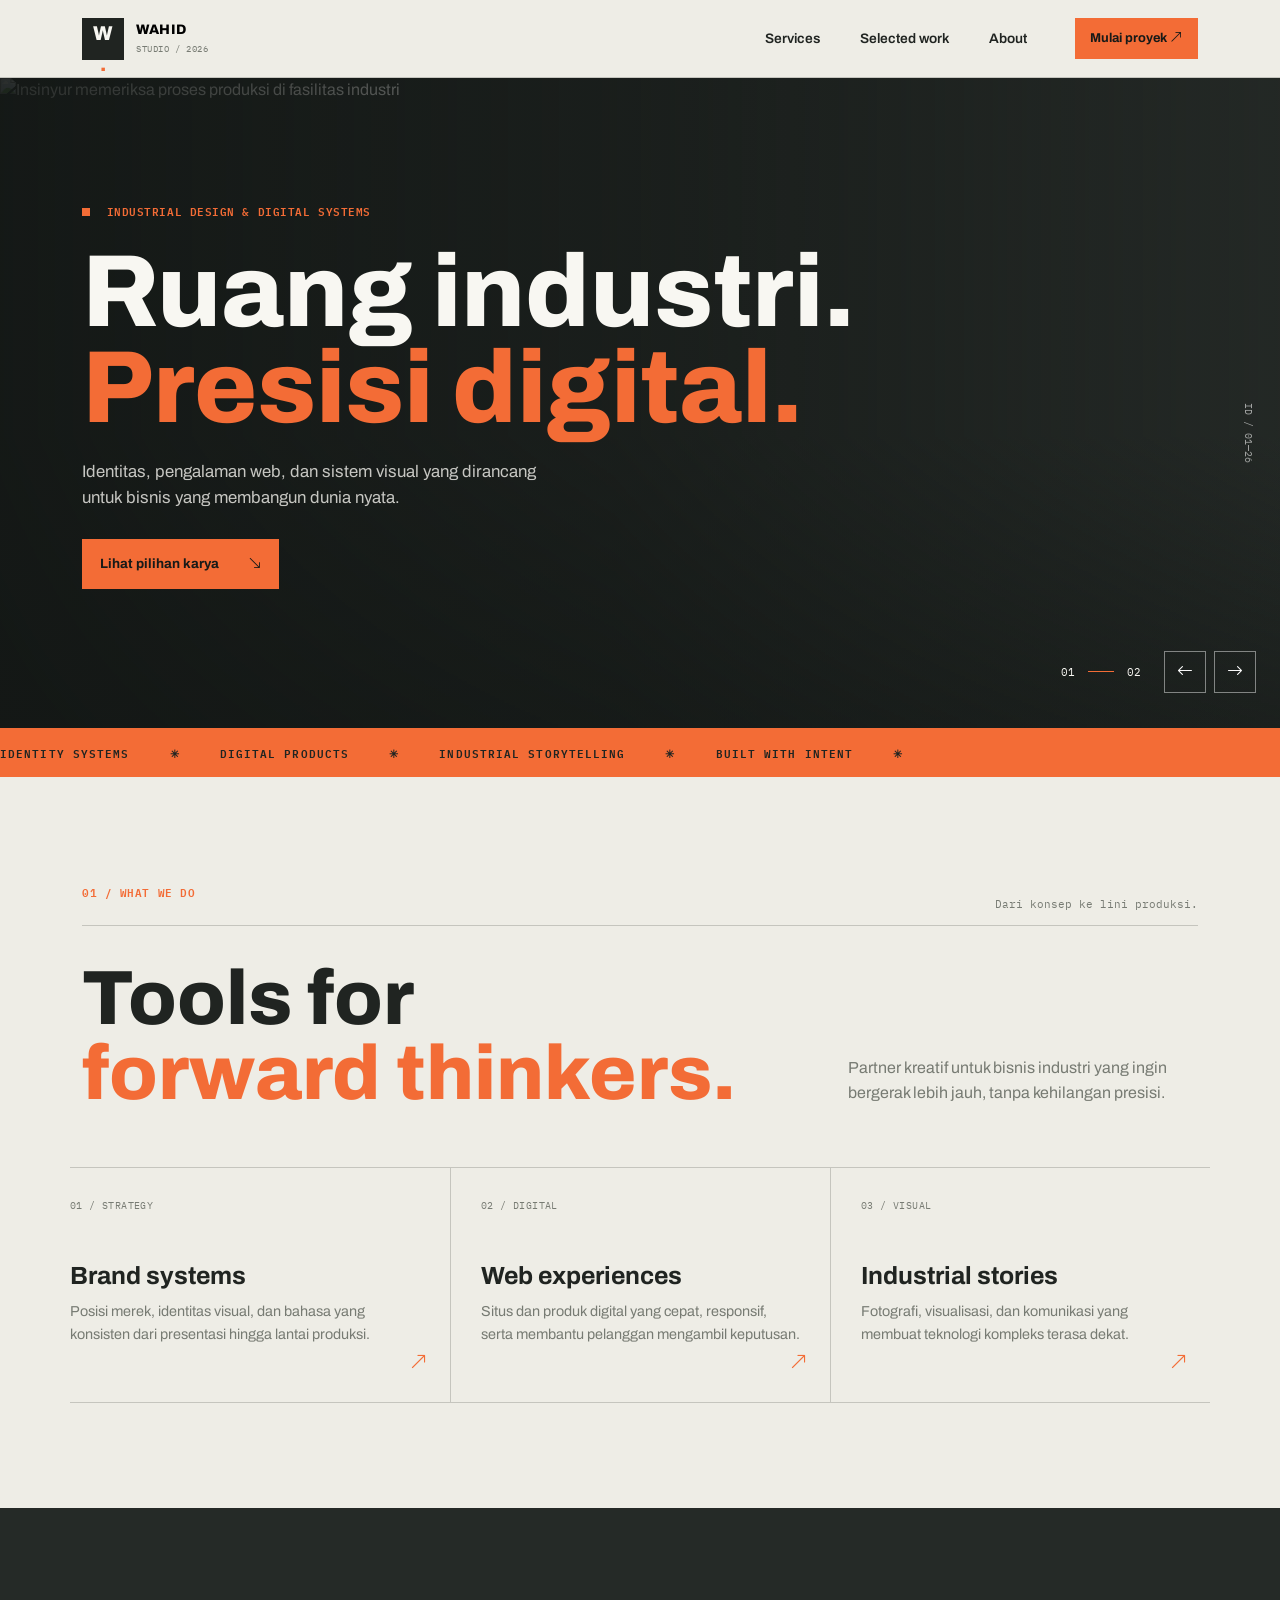
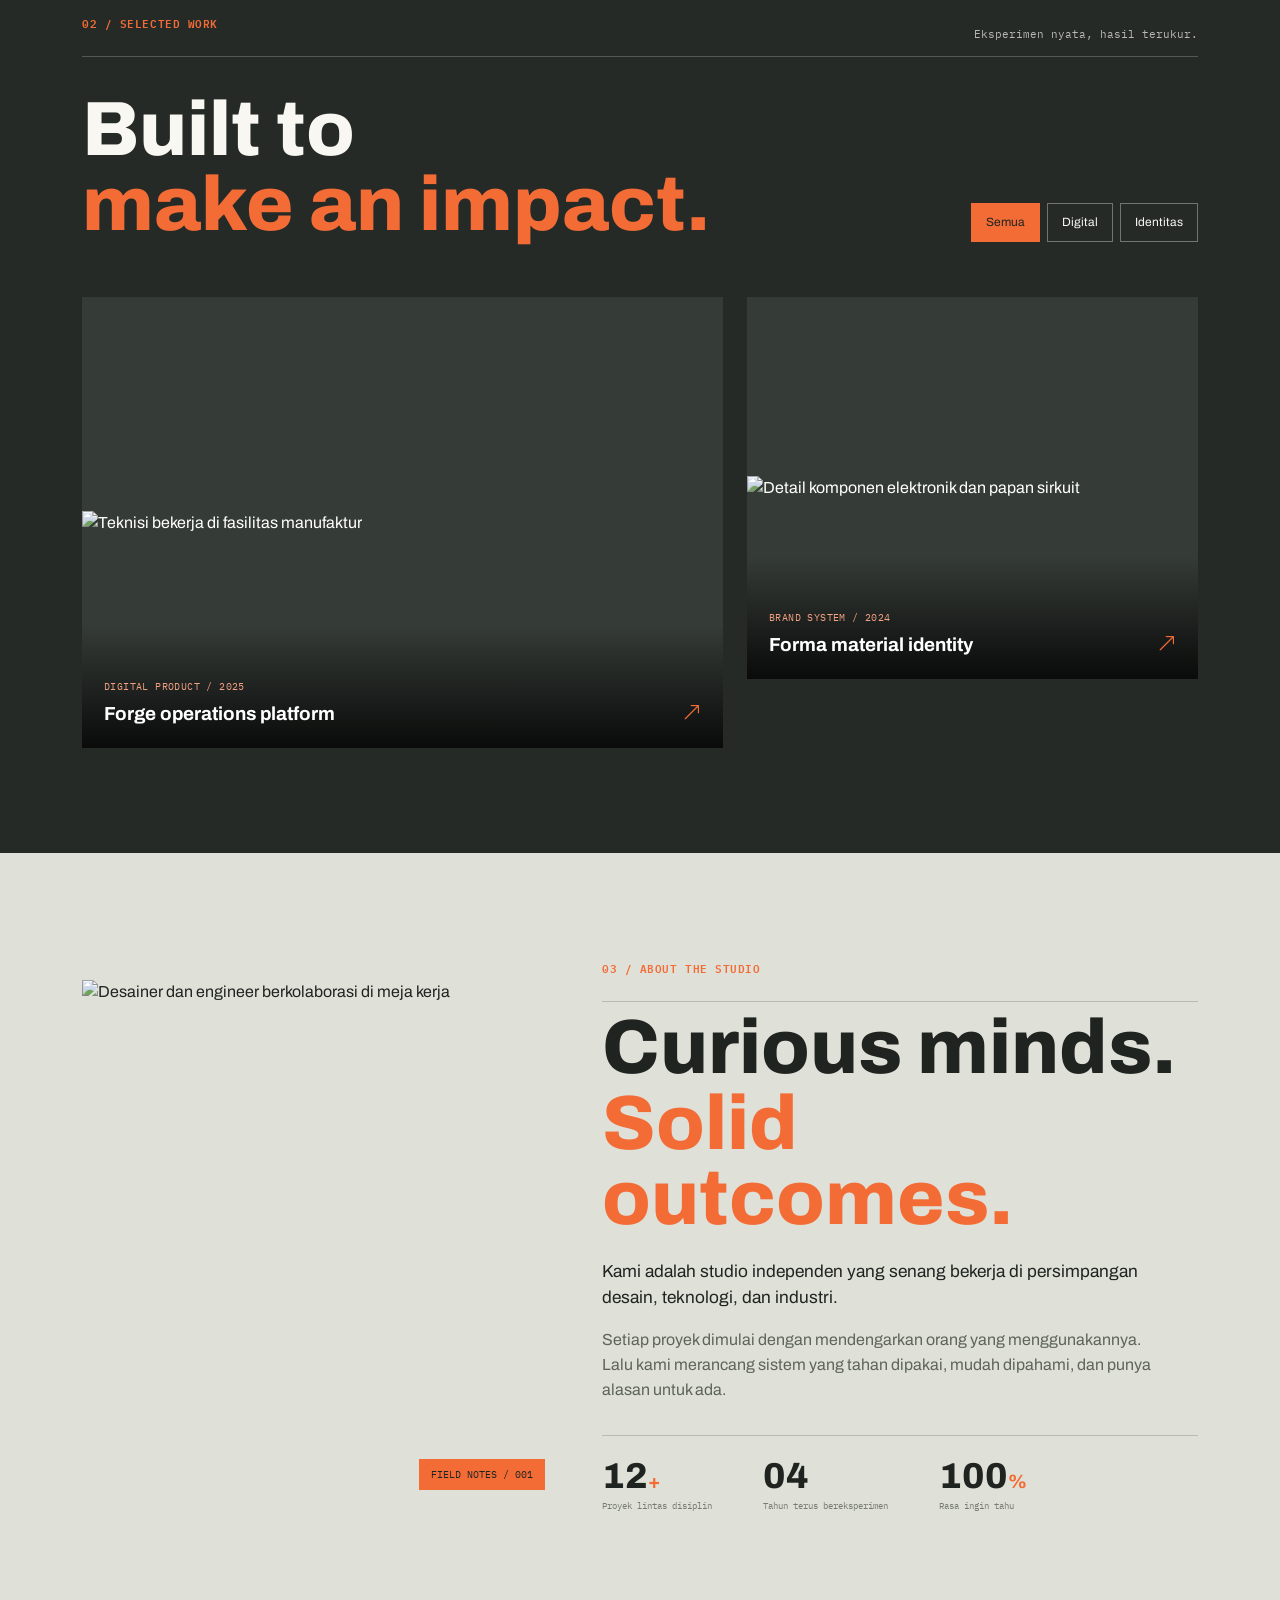
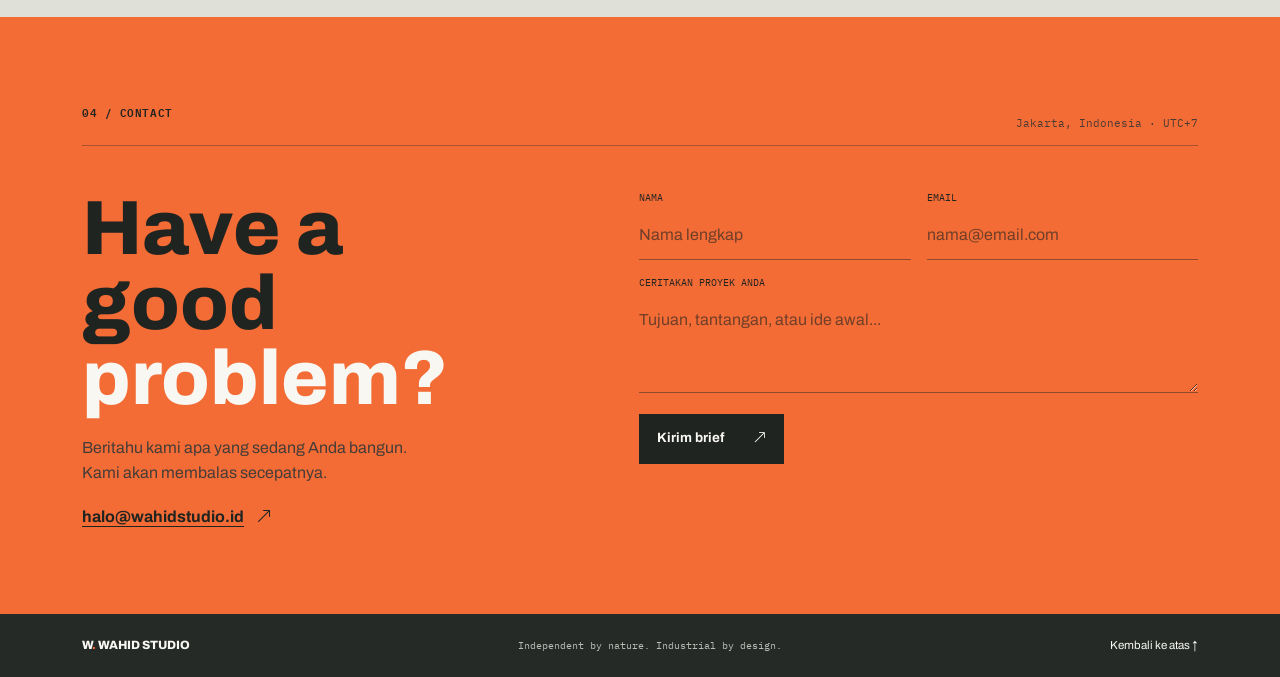
==== Project-Website/Index.html @ 3d9ba048 "Add files via upload" ====
<!doctype html>
<html lang="id">
<head>
	<meta charset="utf-8"><meta name="viewport" content="width=device-width, initial-scale=1">
	<meta name="description" content="Wahid Studio — desain digital dan sistem visual untuk dunia industri.">
	<title>Wahid Studio | Industrial Design & Digital Systems</title>
	<link rel="preconnect" href="https://fonts.googleapis.com"><link rel="preconnect" href="https://fonts.gstatic.com" crossorigin>
	<link href="https://fonts.googleapis.com/css2?family=Archivo:wght@400;500;600;700;800&family=IBM+Plex+Mono:wght@400;500;600&display=swap" rel="stylesheet">
	<link href="https://cdn.jsdelivr.net/npm/bootstrap@5.3.3/dist/css/bootstrap.min.css" rel="stylesheet">
	<link href="https://cdn.jsdelivr.net/npm/bootstrap-icons@1.11.3/font/bootstrap-icons.min.css" rel="stylesheet">
	<link rel="stylesheet" href="believe.css">
</head>
<body>
	<nav class="navbar navbar-expand-lg site-nav sticky-top" aria-label="Navigasi utama">
		<div class="container">
			<a class="navbar-brand" href="#home"><span class="brand-symbol">W<span>.</span></span><span class="brand-name">WAHID<span>STUDIO / 2026</span></span></a>
			<button class="navbar-toggler" type="button" data-bs-toggle="collapse" data-bs-target="#mainNav" aria-controls="mainNav" aria-expanded="false" aria-label="Buka navigasi"><span class="navbar-toggler-icon"></span></button>
			<div class="collapse navbar-collapse" id="mainNav"><div class="navbar-nav ms-auto align-items-lg-center">
				<a class="nav-link" href="#services">Services</a><a class="nav-link" href="#work">Selected work</a><a class="nav-link" href="#about">About</a>
				<a class="nav-cta" href="#contact">Mulai proyek <i class="bi bi-arrow-up-right" aria-hidden="true"></i></a>
			</div></div>
		</div>
	</nav>
	<main>
		<!-- Foto Unsplash menjadi aset awal; ganti URL dengan foto proyek Anda sendiri. -->
		<div id="home" class="carousel slide carousel-fade hero" data-bs-ride="carousel" data-bs-interval="6500">
			<div class="carousel-inner">
				<div class="carousel-item active"><img class="hero-image" src="https://images.unsplash.com/photo-1581092160562-40aa08e78837?auto=format&fit=crop&w=2200&q=88" alt="Insinyur memeriksa proses produksi di fasilitas industri" fetchpriority="high">
					<div class="hero-shade"></div><div class="container hero-content"><p class="eyebrow"><span></span> Industrial design & digital systems</p><h1>Ruang industri.<br><em>Presisi digital.</em></h1>
						<p>Identitas, pengalaman web, dan sistem visual yang dirancang untuk bisnis yang membangun dunia nyata.</p><a class="button-signal" href="#work">Lihat pilihan karya <i class="bi bi-arrow-down-right" aria-hidden="true"></i></a></div>
				</div>
				<div class="carousel-item"><img class="hero-image" src="https://images.unsplash.com/photo-1567789884554-0b844b597180?auto=format&fit=crop&w=2200&q=88" alt="Ruang produksi dengan mesin dan struktur baja" loading="lazy">
					<div class="hero-shade"></div><div class="container hero-content"><p class="eyebrow"><span></span> Built for the next shift</p><h2>Teknologi yang terasa<br><em>manusiawi.</em></h2>
						<p>Menerjemahkan kompleksitas operasional menjadi pengalaman yang jelas dan mudah digunakan.</p><a class="button-signal" href="#services">Jelajahi layanan <i class="bi bi-arrow-down-right" aria-hidden="true"></i></a></div>
				</div>
			</div>
			<div class="hero-controls"><span>01 <i></i> 02</span><button type="button" data-bs-target="#home" data-bs-slide="prev" aria-label="Slide sebelumnya"><i class="bi bi-arrow-left" aria-hidden="true"></i></button><button type="button" data-bs-target="#home" data-bs-slide="next" aria-label="Slide berikutnya"><i class="bi bi-arrow-right" aria-hidden="true"></i></button></div>
			<div class="hero-index">ID / 01—26</div>
		</div>
		<div class="ticker" aria-label="Bidang keahlian"><div>IDENTITY SYSTEMS <b>✳</b> DIGITAL PRODUCTS <b>✳</b> INDUSTRIAL STORYTELLING <b>✳</b> BUILT WITH INTENT <b>✳</b></div></div>
		<section id="services" class="section services-section"><div class="container">
			<div class="section-top"><p class="eyebrow">01 / What we do</p><span class="section-note">Dari konsep ke lini produksi.</span></div>
			<div class="section-title-row"><h2>Tools for<br><em>forward thinkers.</em></h2><p>Partner kreatif untuk bisnis industri yang ingin bergerak lebih jauh, tanpa kehilangan presisi.</p></div>
			<div class="row service-grid"><div class="col-md-4 service"><span>01 / STRATEGY</span><h3>Brand systems</h3><p>Posisi merek, identitas visual, dan bahasa yang konsisten dari presentasi hingga lantai produksi.</p><a href="#contact" aria-label="Tanyakan layanan brand systems"><i class="bi bi-arrow-up-right"></i></a></div>
				<div class="col-md-4 service"><span>02 / DIGITAL</span><h3>Web experiences</h3><p>Situs dan produk digital yang cepat, responsif, serta membantu pelanggan mengambil keputusan.</p><a href="#contact" aria-label="Tanyakan layanan web experiences"><i class="bi bi-arrow-up-right"></i></a></div>
				<div class="col-md-4 service"><span>03 / VISUAL</span><h3>Industrial stories</h3><p>Fotografi, visualisasi, dan komunikasi yang membuat teknologi kompleks terasa dekat.</p><a href="#contact" aria-label="Tanyakan layanan industrial stories"><i class="bi bi-arrow-up-right"></i></a></div></div>
		</div></section>
		<section id="work" class="section work-section"><div class="container">
			<div class="section-top"><p class="eyebrow">02 / Selected work</p><span class="section-note">Eksperimen nyata, hasil terukur.</span></div>
			<div class="work-heading"><h2>Built to<br><em>make an impact.</em></h2><div class="filter-list" role="group" aria-label="Filter proyek">
				<button class="filter-btn active" type="button" data-filter="all" aria-pressed="true">Semua</button><button class="filter-btn" type="button" data-filter="digital" aria-pressed="false">Digital</button><button class="filter-btn" type="button" data-filter="identity" aria-pressed="false">Identitas</button></div></div>
			<div class="row g-4 project-grid"><div class="col-md-7 project-item" data-category="digital"><button class="project-card" data-bs-toggle="modal" data-bs-target="#projectModal" data-title="Forge / Operations platform" data-description="Dashboard operasional untuk menghubungkan tim, jadwal produksi, dan data lapangan dalam satu alur yang jelas.">
				<img src="https://images.unsplash.com/photo-1581092160607-ee22621dd758?auto=format&fit=crop&w=1200&q=82" alt="Teknisi bekerja di fasilitas manufaktur" loading="lazy"><span class="project-caption"><span><small>DIGITAL PRODUCT / 2025</small><strong>Forge operations platform</strong></span><i class="bi bi-arrow-up-right"></i></span></button></div>
				<div class="col-md-5 project-item" data-category="identity"><button class="project-card" data-bs-toggle="modal" data-bs-target="#projectModal" data-title="Forma / Material identity" data-description="Sistem identitas dan katalog digital untuk pemasok material arsitektur dengan fokus pada asal-usul bahan.">
				<img src="https://images.unsplash.com/photo-1518770660439-4636190af475?auto=format&fit=crop&w=1000&q=82" alt="Detail komponen elektronik dan papan sirkuit" loading="lazy"><span class="project-caption"><span><small>BRAND SYSTEM / 2024</small><strong>Forma material identity</strong></span><i class="bi bi-arrow-up-right"></i></span></button></div></div>
		</div></section>
		<section id="about" class="section about-section"><div class="container"><div class="row g-4 align-items-center">
			<div class="col-lg-5 about-visual"><img src="https://images.unsplash.com/photo-1581091226825-a6a2a5aee158?auto=format&fit=crop&w=1000&q=82" alt="Desainer dan engineer berkolaborasi di meja kerja" loading="lazy"><span>FIELD NOTES / 001</span></div>
			<div class="col-lg-7 about-copy"><div class="section-top"><p class="eyebrow">03 / About the studio</p></div><h2>Curious minds.<br><em>Solid outcomes.</em></h2><p class="about-lead">Kami adalah studio independen yang senang bekerja di persimpangan desain, teknologi, dan industri.</p>
				<p>Setiap proyek dimulai dengan mendengarkan orang yang menggunakannya. Lalu kami merancang sistem yang tahan dipakai, mudah dipahami, dan punya alasan untuk ada.</p>
				<div class="metrics"><div><strong>12<span>+</span></strong><small>Proyek lintas disiplin</small></div><div><strong>04</strong><small>Tahun terus bereksperimen</small></div><div><strong>100<span>%</span></strong><small>Rasa ingin tahu</small></div></div></div>
		</div></div></section>
		<section id="contact" class="contact-section"><div class="container"><div class="section-top"><p class="eyebrow">04 / Contact</p><span class="section-note">Jakarta, Indonesia · UTC+7</span></div>
			<div class="contact-layout"><div><h2>Have a good<br><em>problem?</em></h2><p>Beritahu kami apa yang sedang Anda bangun. Kami akan membalas secepatnya.</p><a class="contact-email" href="mailto:halo@wahidstudio.id">halo@wahidstudio.id <i class="bi bi-arrow-up-right"></i></a></div>
				<form id="contactForm" data-recipient="halo@wahidstudio.id"><div class="row g-3"><div class="col-sm-6"><label for="name">Nama</label><input id="name" name="name" class="form-control" placeholder="Nama lengkap" required></div>
					<div class="col-sm-6"><label for="email">Email</label><input id="email" name="email" type="email" class="form-control" placeholder="nama@email.com" required></div>
					<div class="col-12"><label for="message">Ceritakan proyek Anda</label><textarea id="message" name="message" class="form-control" rows="3" placeholder="Tujuan, tantangan, atau ide awal..." required></textarea></div>
					<div class="col-12 d-flex align-items-center gap-3"><button class="button-signal" type="submit">Kirim brief <i class="bi bi-arrow-up-right"></i></button><span id="formStatus" role="status" aria-live="polite"></span></div></div></form>
			</div></div></section>
	</main>
	<footer class="site-footer"><div class="container"><a class="footer-brand" href="#home">W<span>.</span> WAHID STUDIO</a><span>Independent by nature. Industrial by design.</span><a href="#home">Kembali ke atas ↑</a></div></footer>
	<div class="modal fade" id="projectModal" tabindex="-1" aria-labelledby="modalTitle" aria-hidden="true"><div class="modal-dialog modal-dialog-centered"><div class="modal-content"><div class="modal-header"><p class="eyebrow">PROJECT NOTES</p><button type="button" class="btn-close" data-bs-dismiss="modal" aria-label="Tutup"></button></div><div class="modal-body"><h2 id="modalTitle"></h2><p id="modalDescription"></p></div></div></div></div>
	<script src="https://cdn.jsdelivr.net/npm/bootstrap@5.3.3/dist/js/bootstrap.bundle.min.js"></script>
	<script>
		// Filter karya dan isi modal dari metadata pada kartu yang dipilih.
		document.querySelectorAll('.filter-btn').forEach(button => button.addEventListener('click', () => {
			document.querySelectorAll('.filter-btn').forEach(item => { item.classList.remove('active'); item.setAttribute('aria-pressed', 'false'); });
			button.classList.add('active'); button.setAttribute('aria-pressed', 'true');
			document.querySelectorAll('.project-item').forEach(card => card.hidden = button.dataset.filter !== 'all' && card.dataset.category !== button.dataset.filter);
		}));
		document.querySelectorAll('.project-card').forEach(card => card.addEventListener('click', () => {
			document.querySelector('#modalTitle').textContent = card.dataset.title;
			document.querySelector('#modalDescription').textContent = card.dataset.description;
		}));
		// Siapkan email dengan isi form; ganti alamat penerima dengan alamat Anda.
		document.querySelector('#contactForm').addEventListener('submit', event => {
			event.preventDefault(); const form = event.currentTarget; const values = new FormData(form);
			const subject = encodeURIComponent(`Brief proyek dari ${values.get('name')}`);
			const body = encodeURIComponent(`Nama: ${values.get('name')}\nEmail: ${values.get('email')}\n\n${values.get('message')}`);
			document.querySelector('#formStatus').textContent = 'Draft email disiapkan di aplikasi email Anda.';
			window.location.href = `mailto:${form.dataset.recipient}?subject=${subject}&body=${body}`;
		});
	</script>
</body>
</html>
---- Project-Website/believe.css ----
:root { --ink: #202421; --graphite: #252a27; --paper: #eeede6; --white: #f8f7f2; --muted: #777b73; --orange: #f36c36; --line: rgba(32,36,33,.2); --mono: "IBM Plex Mono", monospace; }
html { scroll-behavior: smooth; scroll-padding-top: 82px; }
body { margin: 0; color: var(--ink); background: var(--paper); font-family: "Archivo", sans-serif; line-height: 1.55; }
button, input, textarea { font: inherit; }
a { color: inherit; }
.site-nav { min-height: 78px; background: var(--paper); border-bottom: 1px solid var(--line); }
.navbar-brand { display: flex; align-items: center; gap: 12px; margin: 0; }
.brand-symbol { display: grid; width: 42px; height: 42px; place-items: center; background: var(--ink); color: var(--white); font-weight: 800; font-size: 1.25rem; }
.brand-symbol span, .footer-brand span { color: var(--orange); }
.brand-name { font-size: .86rem; font-weight: 800; line-height: 1.1; letter-spacing: .04em; }
.brand-name span { display: block; margin-top: 5px; color: var(--muted); font: .57rem var(--mono); }
.navbar-nav { gap: 1.5rem; }
.navbar-nav .nav-link { color: var(--ink); font-size: .86rem; font-weight: 600; }
.navbar-nav .nav-link:hover { color: var(--orange); }
.nav-cta { margin-left: 1rem; padding: 11px 15px; background: var(--orange); color: #171a18; font-size: .8rem; font-weight: 700; text-decoration: none; }
.nav-cta:hover, .button-signal:hover { background: var(--white); color: var(--ink); }
.navbar-toggler { border-color: var(--line); border-radius: 0; }
.hero { min-height: 650px; overflow: hidden; background: var(--graphite); color: var(--white); }
.hero .carousel-inner, .hero .carousel-item { min-height: 650px; }
.hero-image, .hero-shade { position: absolute; inset: 0; width: 100%; height: 100%; }
.hero-image { object-fit: cover; object-position: center 48%; filter: saturate(.62); animation: image-enter 1.2s ease-out both; }
.hero-shade { background: linear-gradient(90deg, rgba(19,23,21,.9) 0%, rgba(19,23,21,.62) 48%, rgba(19,23,21,.08) 100%), linear-gradient(0deg, rgba(19,23,21,.48), transparent 45%); }
.hero-content { position: relative; z-index: 1; display: flex; min-height: 650px; flex-direction: column; align-items: flex-start; justify-content: center; padding-top: 5rem; padding-bottom: 6rem; }
.eyebrow { margin: 0 0 1.5rem; color: var(--orange); font: 600 .69rem var(--mono); letter-spacing: .05em; text-transform: uppercase; }
.eyebrow span { display: inline-block; width: 8px; height: 8px; margin-right: 9px; background: var(--orange); }
.hero h1, .hero h2 { max-width: 850px; margin: 0; font-size: clamp(3.4rem, 8vw, 7.5rem); font-weight: 800; line-height: .94; }
.hero h1 em, .hero h2 em, .section-title-row h2 em, .work-heading h2 em, .about-copy h2 em, .contact-layout h2 em { color: var(--orange); font-style: normal; }
.hero-content > p:not(.eyebrow) { max-width: 490px; margin: 1.4rem 0 1.8rem; color: rgba(248,247,242,.78); font-size: 1.05rem; }
.button-signal { display: inline-flex; min-height: 50px; align-items: center; gap: 1.8rem; padding: 0 18px; border: 0; background: var(--orange); color: #171a18; font-size: .84rem; font-weight: 700; text-decoration: none; transition: background .2s ease, color .2s ease; }
.hero-controls { position: absolute; z-index: 2; right: max(calc((100vw - 1320px)/2), 24px); bottom: 35px; display: flex; align-items: center; gap: 8px; }
.hero-controls span { margin-right: 15px; font: .68rem var(--mono); }
.hero-controls span i { display: inline-block; width: 26px; height: 1px; margin: 0 6px 4px; background: var(--orange); }
.hero-controls button { width: 42px; height: 42px; border: 1px solid rgba(255,255,255,.45); background: transparent; color: white; }
.hero-controls button:hover { background: var(--orange); border-color: var(--orange); color: var(--ink); }
.hero-index { position: absolute; top: 50%; right: 25px; color: rgba(255,255,255,.65); font: .6rem var(--mono); writing-mode: vertical-rl; }
.ticker { overflow: hidden; padding: 15px 0; background: var(--orange); white-space: nowrap; }
.ticker div { width: max-content; animation: ticker-scroll 28s linear infinite; font: 600 .68rem var(--mono); letter-spacing: .1em; }
.ticker b { margin: 0 2rem; }
.section { padding: 105px 0; }
.services-section { background: var(--paper); }
.section-top { display: flex; justify-content: space-between; align-items: center; border-bottom: 1px solid var(--line); }
.section-note { color: var(--muted); font: .66rem var(--mono); }
.section-title-row, .work-heading { display: flex; justify-content: space-between; align-items: flex-end; gap: 2rem; padding: 35px 0 55px; }
.section-title-row h2, .work-heading h2, .about-copy h2, .contact-layout h2 { margin: 0; font-size: clamp(2.8rem, 6vw, 5.5rem); font-weight: 800; line-height: .98; }
.section-title-row > p { max-width: 350px; margin: 0 0 6px; color: var(--muted); }
.service-grid { border-top: 1px solid var(--line); }
.service { position: relative; min-height: 235px; padding: 24px 30px 28px 0; border-bottom: 1px solid var(--line); }
.service + .service { padding-left: 30px; border-left: 1px solid var(--line); }
.service > span, .project-caption small { color: var(--muted); font: .62rem var(--mono); letter-spacing: .04em; }
.service h3 { margin: 2.8rem 0 .6rem; font-size: 1.55rem; font-weight: 700; }
.service p { max-width: 330px; color: var(--muted); font-size: .9rem; }
.service > a { position: absolute; right: 22px; bottom: 25px; color: var(--orange); font-size: 1.1rem; }
.work-section { background: var(--graphite); color: var(--white); }
.work-section .section-top { border-color: rgba(255,255,255,.22); }
.work-section .section-note { color: #b7b9b2; }
.work-heading { align-items: flex-end; }
.filter-list { display: flex; flex-wrap: wrap; gap: 7px; }
.filter-btn { padding: 9px 14px; border: 1px solid rgba(255,255,255,.35); background: transparent; color: var(--white); font-size: .75rem; }
.filter-btn:hover, .filter-btn.active { border-color: var(--orange); background: var(--orange); color: var(--ink); }
.project-item[hidden] { display: none !important; }
.project-card { position: relative; display: block; width: 100%; aspect-ratio: 1.18; overflow: hidden; padding: 0; border: 0; background: #353b37; color: white; text-align: left; }
.project-item:first-child .project-card { aspect-ratio: 1.42; }
.project-card img { width: 100%; height: 100%; object-fit: cover; filter: saturate(.55); transition: transform .6s cubic-bezier(.2,.7,.2,1), filter .4s; }
.project-card:hover img, .project-card:focus-visible img { transform: scale(1.04); filter: saturate(.9); }
.project-caption { position: absolute; inset: auto 0 0; display: flex; align-items: flex-end; justify-content: space-between; padding: 55px 22px 20px; background: linear-gradient(transparent, rgba(0,0,0,.82)); }
.project-caption span { display: grid; gap: 6px; }
.project-caption small { color: #f3a181; }
.project-caption strong { font-size: 1.18rem; }
.project-caption > i { color: var(--orange); font-size: 1.2rem; }
.about-section { background: #dfe1d8; }
.about-visual { position: relative; }
.about-visual img { display: block; width: 100%; height: 510px; object-fit: cover; filter: saturate(.65); }
.about-visual span { position: absolute; right: 0; bottom: 0; padding: 9px 12px; background: var(--orange); font: .6rem var(--mono); }
.about-copy { padding-left: 5%; }
.about-copy h2 { margin: .5rem 0 1.4rem; }
.about-copy > p:not(.eyebrow) { max-width: 550px; color: #5e645c; }
.about-copy .about-lead { color: var(--ink) !important; font-size: 1.08rem; }
.metrics { display: flex; gap: clamp(18px, 4vw, 55px); margin-top: 2rem; padding-top: 1.4rem; border-top: 1px solid var(--line); }
.metrics div { display: grid; gap: 5px; }
.metrics strong { font-size: 2.25rem; font-weight: 800; line-height: 1; }
.metrics strong span { color: var(--orange); font-size: 1.2rem; }
.metrics small { color: var(--muted); font: .59rem var(--mono); }
.contact-section { padding: 85px 0; background: var(--orange); }
.contact-section .eyebrow { color: var(--ink); }
.contact-section .section-top { border-color: rgba(32,36,33,.35); }
.contact-section .section-note { color: #4b3b32; }
.contact-layout { display: grid; grid-template-columns: .9fr 1.1fr; gap: 9%; padding-top: 45px; }
.contact-layout h2 em { color: var(--white); }
.contact-layout > div > p { max-width: 330px; margin: 1.2rem 0; color: #463d37; }
.contact-email { display: inline-flex; gap: 12px; font-weight: 700; text-decoration-thickness: 1px; text-underline-offset: 4px; }
.contact-layout form label { display: block; margin: 0 0 7px; font: .63rem var(--mono); text-transform: uppercase; }
.contact-layout .form-control { padding: 12px 0; border: 0; border-bottom: 1px solid rgba(32,36,33,.48); border-radius: 0; background: transparent; color: var(--ink); }
.contact-layout .form-control:focus { border-color: var(--ink); box-shadow: 0 2px 0 var(--ink); }
.contact-layout .form-control::placeholder { color: rgba(32,36,33,.62); }
.contact-layout .button-signal { margin-top: 5px; background: var(--ink); color: var(--white); }
.contact-layout .button-signal:hover { background: var(--white); color: var(--ink); }
#formStatus { max-width: 230px; font-size: .72rem; }
.site-footer { padding: 22px 0; background: var(--graphite); color: var(--white); }
.site-footer .container { display: flex; justify-content: space-between; align-items: center; gap: 1rem; }
.footer-brand { font-size: .75rem; font-weight: 800; text-decoration: none; }
.site-footer span:not(.footer-brand span) { color: #b9bbb5; font: .6rem var(--mono); }
.site-footer .container > a:last-child { color: var(--white); font-size: .72rem; text-decoration: none; }
.modal-content { border: 0; border-radius: 0; background: var(--paper); }
.modal-header { align-items: flex-start; border: 0; padding: 24px 24px 0; }
.modal-header .eyebrow { margin: 0; }
.modal-body { padding: 20px 24px 32px; }
.modal-body h2 { font-weight: 800; }
.modal-body p { max-width: 540px; color: var(--muted); }
@keyframes image-enter { from { transform: scale(1.04); } to { transform: scale(1); } }
@keyframes ticker-scroll { to { transform: translateX(-40%); } }
@media (max-width: 767.98px) {
	.site-nav { min-height: 68px; }
	.navbar-nav { align-items: stretch !important; gap: .2rem; padding: 15px 0; }
	.nav-cta { align-self: flex-start; margin: 8px 0 0; }
	.hero, .hero .carousel-inner, .hero .carousel-item, .hero-content { min-height: 600px; }
	.hero-content { padding: 5rem 38px 6rem; }
	.hero h1, .hero h2 { font-size: clamp(3rem, 13vw, 5.4rem); }
	.hero-image { object-position: 58% center; }
	.hero-controls { right: 20px; bottom: 20px; }
	.hero-index { right: 10px; }
	.section { padding: 70px 0; }
	.section-note { max-width: 45%; text-align: right; }
	.section-title-row, .work-heading { align-items: flex-start; flex-direction: column; padding: 28px 0 36px; }
	.section-title-row > p { max-width: 420px; }
	.service { min-height: 190px; padding: 22px 0; }
	.service + .service { padding-left: 0; border-left: 0; }
	.service h3 { margin-top: 1.7rem; }
	.project-item:first-child .project-card, .project-card { aspect-ratio: 1.2; }
	.about-visual img { height: 360px; }
	.about-copy { padding-left: 12px; }
	.metrics { justify-content: space-between; gap: 10px; }
	.metrics strong { font-size: 1.8rem; }
	.metrics small { max-width: 100px; font-size: .52rem; }
	.contact-layout { grid-template-columns: 1fr; gap: 40px; }
	.site-footer .container { align-items: flex-start; flex-direction: column; }
}
@media (prefers-reduced-motion: reduce) {
	*, *::before, *::after { scroll-behavior: auto !important; animation-duration: .01ms !important; animation-iteration-count: 1 !important; transition-duration: .01ms !important; }
}
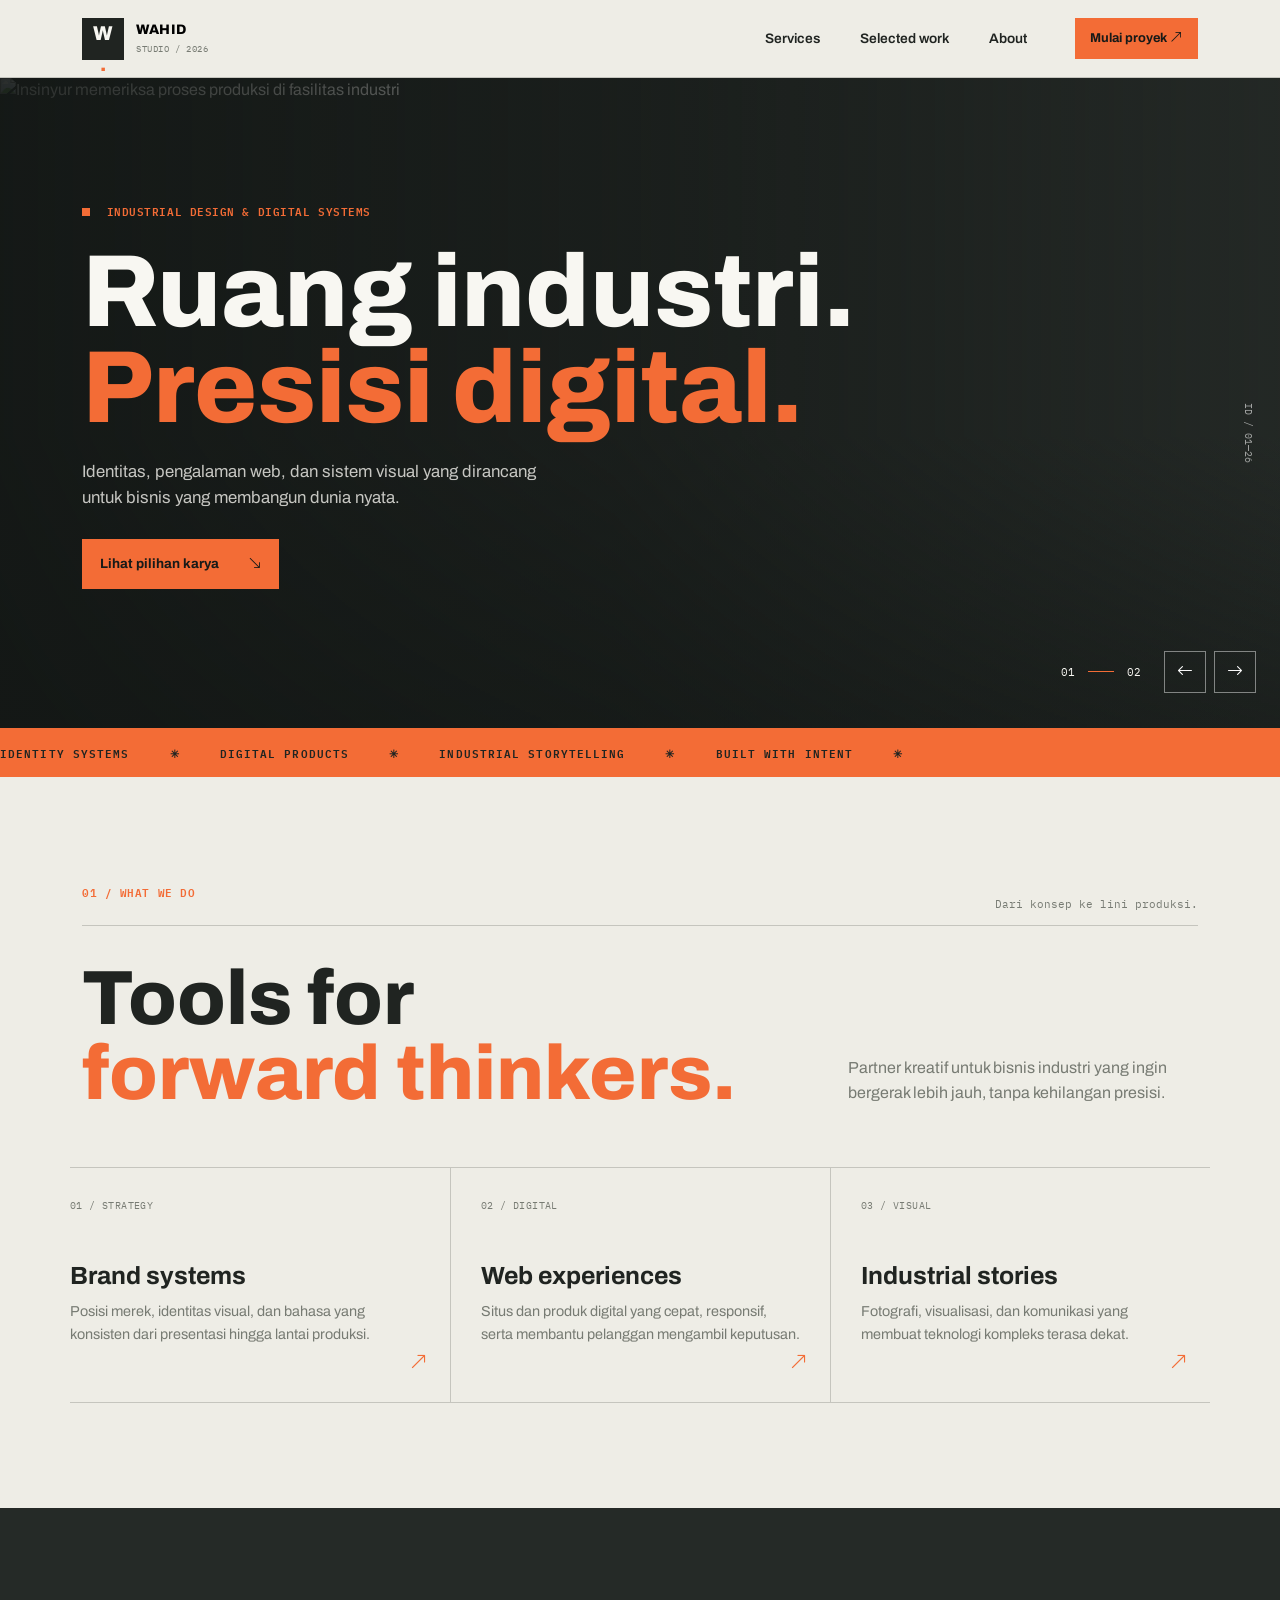
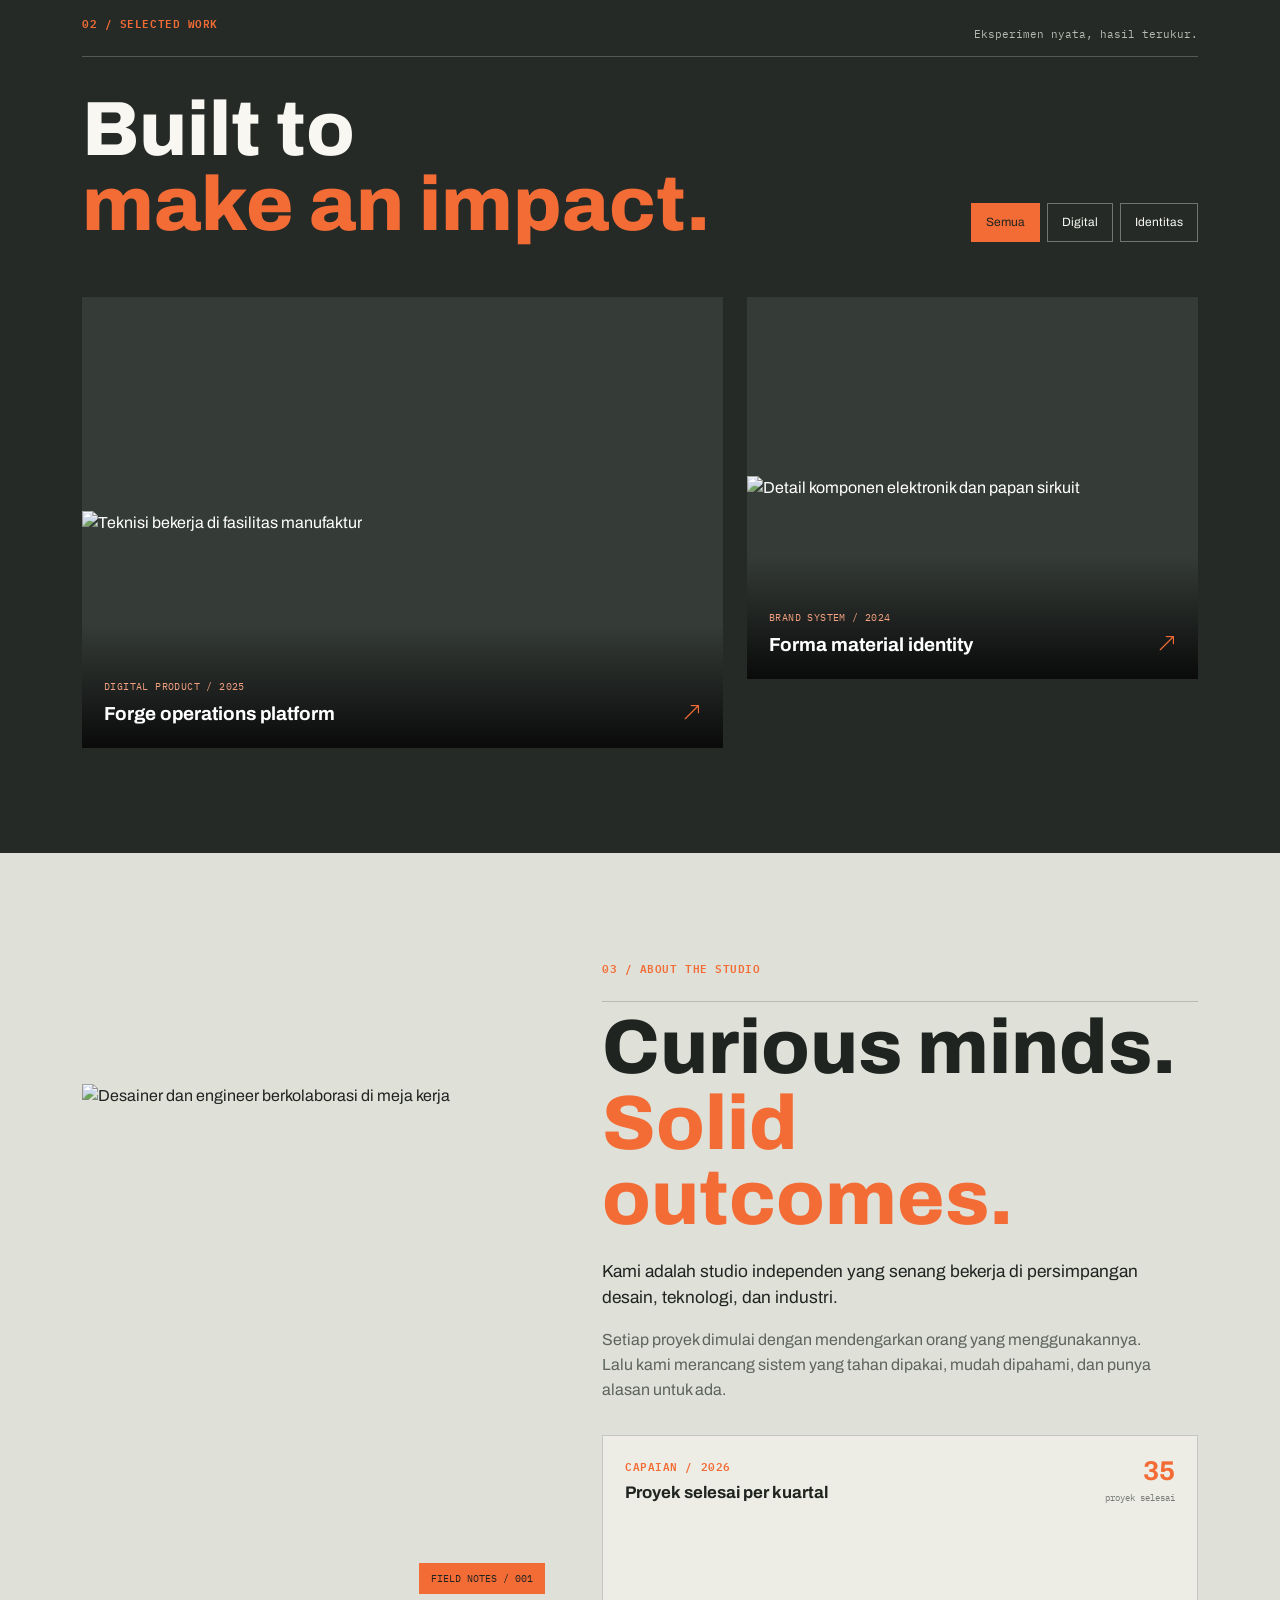
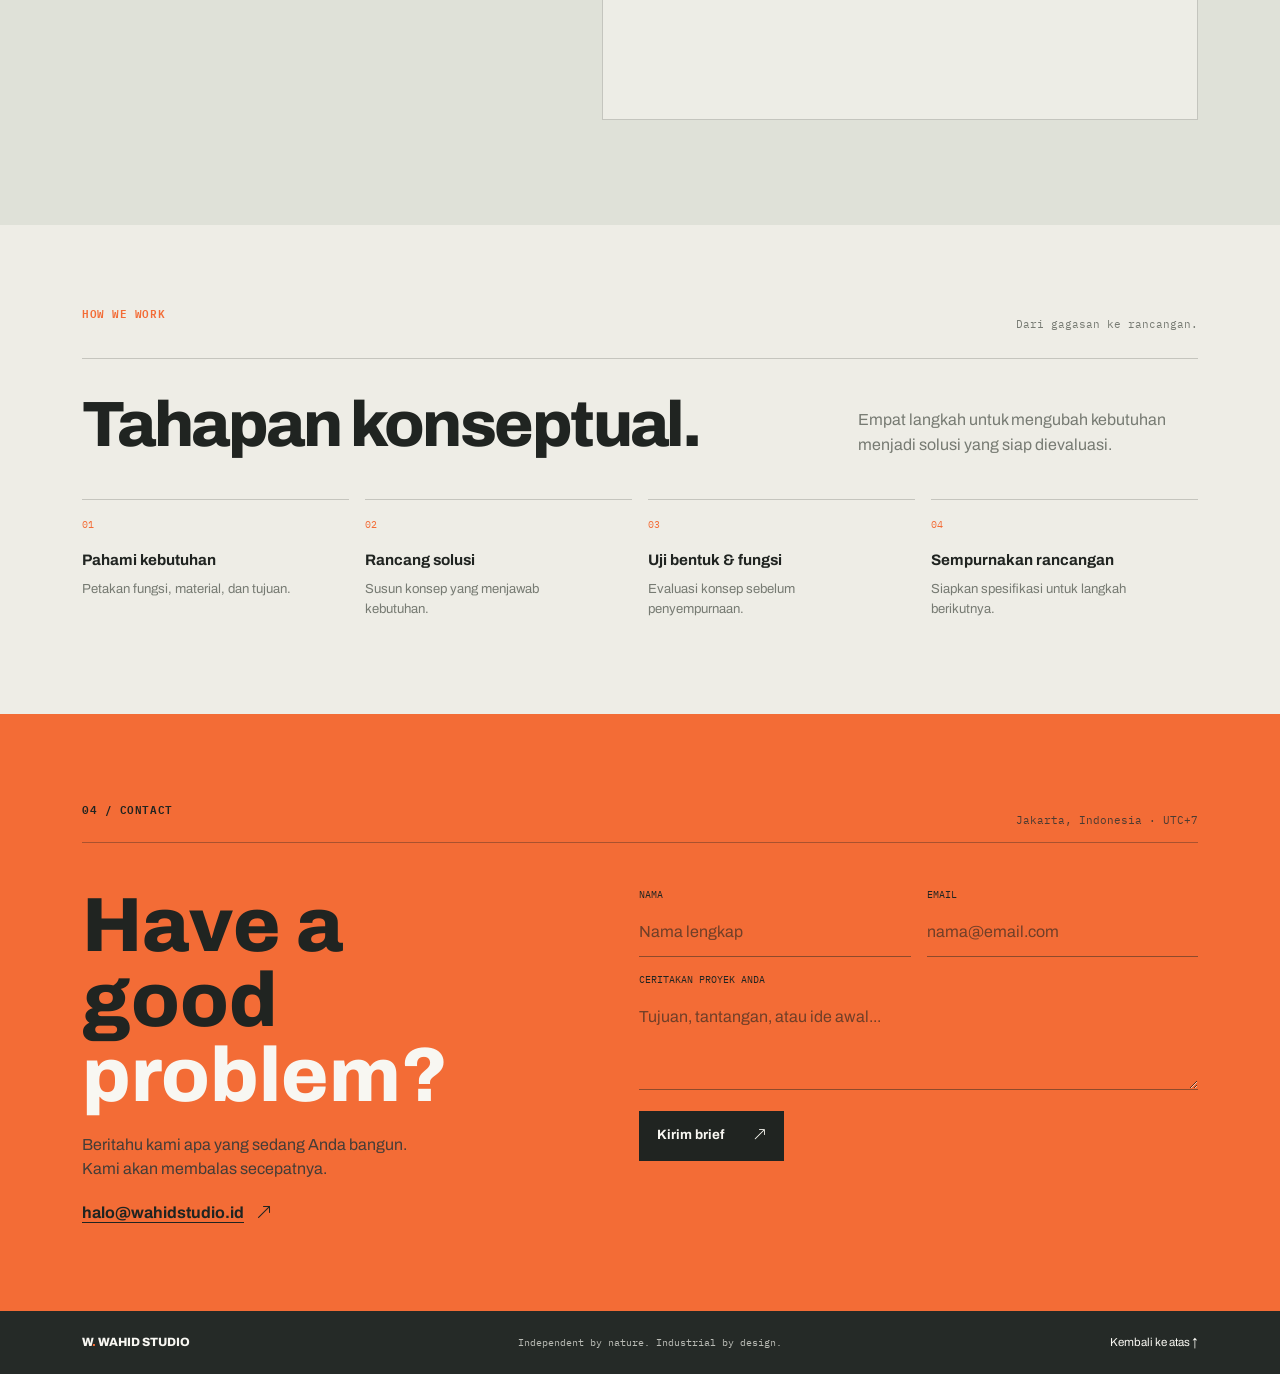
==== commit b0af1841: "new branch" ====
--- a/Project-Website/Index.html
+++ b/Project-Website/Index.html
@@ -58,8 +58,16 @@
 			<div class="col-lg-5 about-visual"><img src="https://images.unsplash.com/photo-1581091226825-a6a2a5aee158?auto=format&fit=crop&w=1000&q=82" alt="Desainer dan engineer berkolaborasi di meja kerja" loading="lazy"><span>FIELD NOTES / 001</span></div>
 			<div class="col-lg-7 about-copy"><div class="section-top"><p class="eyebrow">03 / About the studio</p></div><h2>Curious minds.<br><em>Solid outcomes.</em></h2><p class="about-lead">Kami adalah studio independen yang senang bekerja di persimpangan desain, teknologi, dan industri.</p>
 				<p>Setiap proyek dimulai dengan mendengarkan orang yang menggunakannya. Lalu kami merancang sistem yang tahan dipakai, mudah dipahami, dan punya alasan untuk ada.</p>
-				<div class="metrics"><div><strong>12<span>+</span></strong><small>Proyek lintas disiplin</small></div><div><strong>04</strong><small>Tahun terus bereksperimen</small></div><div><strong>100<span>%</span></strong><small>Rasa ingin tahu</small></div></div></div>
+				<div class="about-project-chart">
+					<div class="about-chart-heading"><div><p class="eyebrow">Capaian / 2026</p><h3>Proyek selesai per kuartal</h3></div><strong><span id="completedProjectTotal">35</span><small>proyek selesai</small></strong></div>
+					<div class="about-chart-canvas"><canvas id="projectChart" role="img" aria-label="Grafik jumlah proyek yang selesai pada tahun 2026: Q1 7 proyek, Q2 12 proyek, Q3 8 proyek, Q4 8 proyek; total 35 proyek.">Proyek selesai pada tahun 2026: Q1 7, Q2 12, Q3 8, Q4 8. Total 35 proyek.</canvas></div>
+				</div>
+			</div>
 		</div></div></section>
+		<section class="about-process" aria-labelledby="processTitle"><div class="container"><div class="section-top"><p class="eyebrow">How we work</p><span class="section-note">Dari gagasan ke rancangan.</span></div>
+			<div class="about-process-heading"><h2 id="processTitle">Tahapan konseptual.</h2><p>Empat langkah untuk mengubah kebutuhan menjadi solusi yang siap dievaluasi.</p></div>
+			<ol class="process-steps"><li><span>01</span><strong>Pahami kebutuhan</strong><p>Petakan fungsi, material, dan tujuan.</p></li><li><span>02</span><strong>Rancang solusi</strong><p>Susun konsep yang menjawab kebutuhan.</p></li>
+				<li><span>03</span><strong>Uji bentuk &amp; fungsi</strong><p>Evaluasi konsep sebelum penyempurnaan.</p></li><li><span>04</span><strong>Sempurnakan rancangan</strong><p>Siapkan spesifikasi untuk langkah berikutnya.</p></li></ol></div></section>
 		<section id="contact" class="contact-section"><div class="container"><div class="section-top"><p class="eyebrow">04 / Contact</p><span class="section-note">Jakarta, Indonesia · UTC+7</span></div>
 			<div class="contact-layout"><div><h2>Have a good<br><em>problem?</em></h2><p>Beritahu kami apa yang sedang Anda bangun. Kami akan membalas secepatnya.</p><a class="contact-email" href="mailto:halo@wahidstudio.id">halo@wahidstudio.id <i class="bi bi-arrow-up-right"></i></a></div>
 				<form id="contactForm" data-recipient="halo@wahidstudio.id"><div class="row g-3"><div class="col-sm-6"><label for="name">Nama</label><input id="name" name="name" class="form-control" placeholder="Nama lengkap" required></div>
@@ -71,7 +79,52 @@
 	<footer class="site-footer"><div class="container"><a class="footer-brand" href="#home">W<span>.</span> WAHID STUDIO</a><span>Independent by nature. Industrial by design.</span><a href="#home">Kembali ke atas ↑</a></div></footer>
 	<div class="modal fade" id="projectModal" tabindex="-1" aria-labelledby="modalTitle" aria-hidden="true"><div class="modal-dialog modal-dialog-centered"><div class="modal-content"><div class="modal-header"><p class="eyebrow">PROJECT NOTES</p><button type="button" class="btn-close" data-bs-dismiss="modal" aria-label="Tutup"></button></div><div class="modal-body"><h2 id="modalTitle"></h2><p id="modalDescription"></p></div></div></div></div>
 	<script src="https://cdn.jsdelivr.net/npm/bootstrap@5.3.3/dist/js/bootstrap.bundle.min.js"></script>
+	<script src="https://cdn.jsdelivr.net/npm/chart.js@4.5.1/dist/chart.umd.min.js"></script>
 	<script>
+		const projectChartCanvas = document.querySelector('#projectChart');
+		const completedProjectCounts = [7, 12, 8, 8];
+		const completedProjectTotal = completedProjectCounts.reduce((total, count) => total + count, 0);
+		document.querySelector('#completedProjectTotal').textContent = completedProjectTotal;
+		projectChartCanvas.setAttribute('aria-label', `Grafik proyek selesai pada 2026: Q1 ${completedProjectCounts[0]}, Q2 ${completedProjectCounts[1]}, Q3 ${completedProjectCounts[2]}, dan Q4 ${completedProjectCounts[3]}; total ${completedProjectTotal} proyek.`);
+		const projectChartStyles = getComputedStyle(document.documentElement);
+		const projectChartAccent = projectChartStyles.getPropertyValue('--orange').trim();
+		const projectChart = new Chart(projectChartCanvas, {
+			type: 'bar',
+			data: {
+				labels: ['Q1', 'Q2', 'Q3', 'Q4'],
+				datasets: [{
+					label: 'Proyek selesai',
+					data: completedProjectCounts,
+					backgroundColor: projectChartAccent,
+					borderRadius: 5,
+					maxBarThickness: 38
+				}]
+			},
+			options: {
+				responsive: true,
+				maintainAspectRatio: false,
+				animation: false,
+				plugins: {
+					legend: { display: false },
+					tooltip: { callbacks: { label: context => `${context.raw} proyek selesai` } }
+				},
+				scales: {
+					x: {
+						grid: { display: false },
+						border: { display: false },
+						ticks: { color: projectChartStyles.getPropertyValue('--muted').trim(), font: { family: 'IBM Plex Mono, monospace', size: 10 } }
+					},
+					y: {
+						beginAtZero: true,
+						max: 14,
+						ticks: { stepSize: 2, color: projectChartStyles.getPropertyValue('--muted').trim(), font: { family: 'IBM Plex Mono, monospace', size: 10 } },
+						grid: { color: 'rgba(32,36,33,.1)' },
+						border: { display: false }
+					}
+				}
+			}
+		});
+		window.addEventListener('resize', () => projectChart.resize());
 		// Filter karya dan isi modal dari metadata pada kartu yang dipilih.
 		document.querySelectorAll('.filter-btn').forEach(button => button.addEventListener('click', () => {
 			document.querySelectorAll('.filter-btn').forEach(item => { item.classList.remove('active'); item.setAttribute('aria-pressed', 'false'); });
--- a/Project-Website/believe.css
+++ b/Project-Website/believe.css
@@ -75,11 +75,24 @@
 .about-copy h2 { margin: .5rem 0 1.4rem; }
 .about-copy > p:not(.eyebrow) { max-width: 550px; color: #5e645c; }
 .about-copy .about-lead { color: var(--ink) !important; font-size: 1.08rem; }
-.metrics { display: flex; gap: clamp(18px, 4vw, 55px); margin-top: 2rem; padding-top: 1.4rem; border-top: 1px solid var(--line); }
-.metrics div { display: grid; gap: 5px; }
-.metrics strong { font-size: 2.25rem; font-weight: 800; line-height: 1; }
-.metrics strong span { color: var(--orange); font-size: 1.2rem; }
-.metrics small { color: var(--muted); font: .59rem var(--mono); }
+.about-project-chart { margin-top: 2rem; padding: 20px 22px 14px; border: 1px solid var(--line); background: rgba(248,247,242,.58); }
+.about-chart-heading { display: flex; justify-content: space-between; align-items: flex-end; gap: 1rem; }
+.about-chart-heading .eyebrow { margin-bottom: 8px; }
+.about-chart-heading h3 { margin: 0; font-size: 1.05rem; font-weight: 700; }
+.about-chart-heading > strong { display: grid; color: var(--orange); font-size: 1.7rem; line-height: 1; text-align: right; }
+.about-chart-heading > strong small { margin-top: 6px; color: var(--muted); font: .55rem var(--mono); }
+.about-chart-canvas { position: relative; height: 190px; margin-top: 12px; }
+.about-chart-canvas canvas { max-width: 100%; }
+.about-process { padding: 78px 0 94px; background: var(--paper); }
+.about-process .section-top { padding-bottom: 12px; }
+.about-process-heading { display: flex; justify-content: space-between; align-items: flex-end; gap: 2rem; padding: 28px 0 36px; }
+.about-process-heading h2 { margin: 0; font-size: clamp(2.4rem, 5vw, 4.2rem); font-weight: 800; letter-spacing: -.04em; }
+.about-process-heading > p { max-width: 340px; margin: 0 0 6px; color: var(--muted); }
+.process-steps { display: grid; grid-template-columns: repeat(4, minmax(0, 1fr)); gap: 1rem; margin: 0; padding: 0; list-style: none; }
+.process-steps li { position: relative; display: flex; flex-direction: column; align-items: flex-start; padding-top: 17px; border-top: 1px solid var(--line); }
+.process-steps li > span { margin-bottom: 1.1rem; color: var(--orange); font: .65rem var(--mono); }
+.process-steps strong { font-size: .95rem; }
+.process-steps p { max-width: 220px; margin: .4rem 0 0; color: var(--muted); font-size: .82rem; }
 .contact-section { padding: 85px 0; background: var(--orange); }
 .contact-section .eyebrow { color: var(--ink); }
 .contact-section .section-top { border-color: rgba(32,36,33,.35); }
@@ -128,9 +141,13 @@
 	.project-item:first-child .project-card, .project-card { aspect-ratio: 1.2; }
 	.about-visual img { height: 360px; }
 	.about-copy { padding-left: 12px; }
-	.metrics { justify-content: space-between; gap: 10px; }
-	.metrics strong { font-size: 1.8rem; }
-	.metrics small { max-width: 100px; font-size: .52rem; }
+	.about-chart-heading { align-items: flex-start; }
+	.about-chart-heading h3 { font-size: .9rem; }
+	.about-chart-heading > strong { font-size: 1.45rem; }
+	.about-chart-canvas { height: 175px; }
+	.about-process { padding: 65px 0; }
+	.about-process-heading { align-items: flex-start; flex-direction: column; gap: .8rem; padding: 25px 0 30px; }
+	.process-steps { grid-template-columns: repeat(2, minmax(0, 1fr)); row-gap: 1.5rem; }
 	.contact-layout { grid-template-columns: 1fr; gap: 40px; }
 	.site-footer .container { align-items: flex-start; flex-direction: column; }
 }
